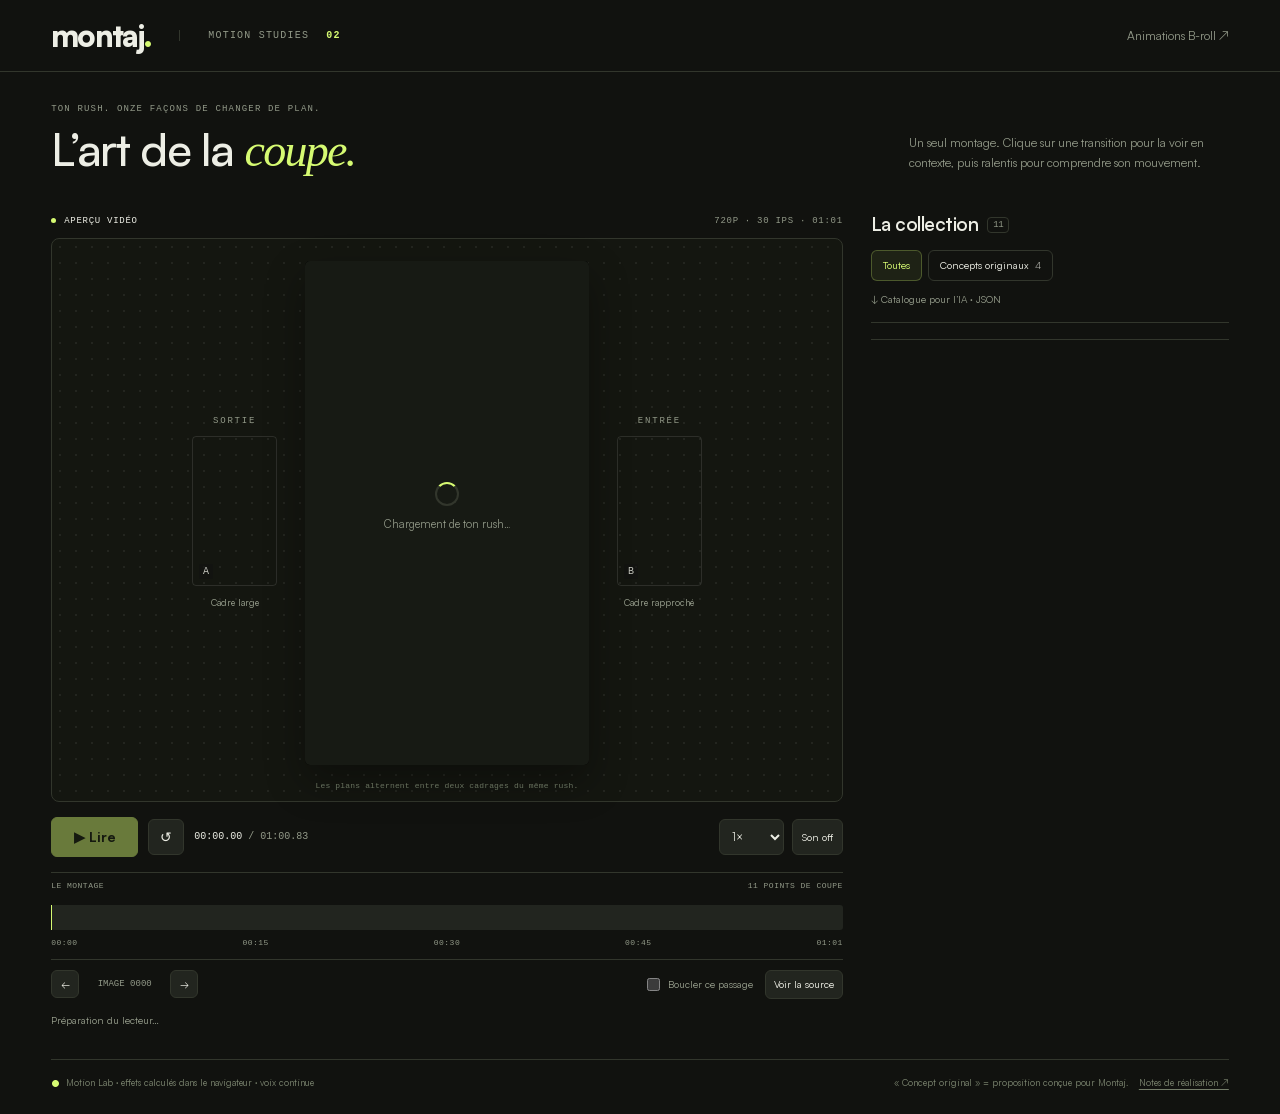
==== design/montaj-transitions-lab.html @ 67c0b9e9 "Publish Montaj motion and transition labs" ====
<!doctype html>
<html lang="fr">
<head>
  <meta charset="utf-8">
  <meta name="viewport" content="width=device-width, initial-scale=1">
  <meta name="color-scheme" content="dark">
  <title>Montaj — Laboratoire de transitions</title>
  <link rel="stylesheet" href="transition-lab/lab.css">
</head>
<body>
  <header class="masthead">
    <a class="brand" href="montaj-motion-lab.html">montaj<span>.</span></a>
    <span class="header-label">MOTION STUDIES <b>02</b></span>
    <a class="back-link" href="montaj-motion-lab.html">Animations B-roll ↗</a>
  </header>
  <main>
    <div class="page-heading">
      <div><p class="eyebrow">TON RUSH. ONZE FAÇONS DE CHANGER DE PLAN.</p><h1>L’art de la <em>coupe.</em></h1></div>
      <p class="intro">Un seul montage. Clique sur une transition pour la voir en contexte, puis ralentis pour comprendre son mouvement.</p>
    </div>
    <div class="workspace">
      <section class="screen-column" aria-label="Montage de démonstration">
        <div class="viewer-heading"><span class="live-dot"></span><span>APERÇU VIDÉO</span><span class="source-info">720P · 30 IPS · 01:01</span></div>
        <div class="viewer">
          <div class="side-note"><span class="axis-label">SORTIE</span><div class="plate-preview"><canvas id="outgoing" width="108" height="192" aria-label="Plan sortant"></canvas><span>A</span></div><span class="plate-caption" id="out-label">Cadre large</span></div>
          <div class="portrait-wrap">
            <canvas id="preview" width="720" height="1280" aria-label="Ta vidéo avec les transitions appliquées" role="img"></canvas>
            <div class="video-top"><span id="video-mode">TRANSITIONS ACTIVES</span><span id="active-number">01 / 11</span></div>
            <button id="center-play" class="center-play" aria-label="Lire la vidéo"><svg viewBox="0 0 24 24" aria-hidden="true"><path d="m9 5 11 7-11 7Z"/></svg></button>
            <div class="effect-chip" id="effect-chip" hidden><span class="effect-dot"></span><span id="effect-name"></span></div>
            <div class="load-cover" id="load-cover"><span class="loader"></span><p id="load-status">Chargement de ton rush…</p></div>
          </div>
          <div class="side-note"><span class="axis-label">ENTRÉE</span><div class="plate-preview"><canvas id="incoming" width="108" height="192" aria-label="Plan entrant"></canvas><span>B</span></div><span class="plate-caption" id="in-label">Cadre rapproché</span></div>
          <span class="viewer-footnote">Les plans alternent entre deux cadrages du même rush.</span>
        </div>
        <div class="transport">
          <button id="play" class="primary-button" disabled>▶ Lire</button>
          <button id="replay" class="icon-button" aria-label="Rejouer la transition choisie" title="Rejouer la transition">↺</button>
          <span class="timecode"><span id="current-time">00:00.00</span><span class="time-separator"> / </span><span id="total-time">01:00.83</span></span>
          <div class="transport-right"><label class="sr-only" for="rate">Vitesse de lecture</label><select id="rate"><option value="1">1×</option><option value="0.5">0,5×</option><option value="0.25">0,25×</option></select><button id="sound" class="icon-button" aria-label="Activer le son" aria-pressed="false" title="Activer le son">Son off</button></div>
        </div>
        <div class="timeline-section">
          <div class="timeline-labels"><span>LE MONTAGE</span><span>11 POINTS DE COUPE</span></div>
          <div class="timeline" id="timeline"><div id="timeline-progress"></div><div id="markers"></div><input id="seek" aria-label="Position dans la vidéo" type="range" min="0" max="60.8333" step="0.033333" value="0"></div>
          <div class="timeline-ticks"><span>00:00</span><span>00:15</span><span>00:30</span><span>00:45</span><span>01:01</span></div>
        </div>
        <div class="inspection">
          <div class="step-controls"><button id="previous-frame" aria-label="Image précédente">←</button><span id="frame-label">IMAGE 0000</span><button id="next-frame" aria-label="Image suivante">→</button></div>
          <label><input id="loop" type="checkbox"> Boucler ce passage</label>
          <button id="compare" aria-pressed="false">Voir la source</button>
        </div>
        <p id="player-status" class="player-status" role="status" aria-live="polite">Préparation du lecteur…</p>
      </section>
      <aside class="library" aria-label="Choisir une transition">
        <div class="library-top"><h2>La collection<span>11</span></h2><div class="filters" aria-label="Filtrer les transitions"><button data-filter="all" aria-pressed="true">Toutes</button><button data-filter="original" aria-pressed="false">Concepts originaux <span>4</span></button></div><button id="export-catalog" class="catalog-export">↓ Catalogue pour l’IA · JSON</button></div>
        <div id="transition-list" class="transition-list"></div>
        <div class="detail" id="detail" aria-live="polite"></div>
      </aside>
    </div>
    <footer><p><span class="footer-mark">●</span> Motion Lab · effets calculés dans le navigateur · voix continue</p><p>« Concept original » = proposition conçue pour Montaj. <a href="transition-lab/README.md">Notes de réalisation ↗</a></p></footer>
  </main>
  <video id="source" preload="auto" playsinline muted src="../output/transition-lab/source-720p.mp4" class="source-video"></video>
  <script type="module" src="transition-lab/lab.js"></script>
</body>
</html>
---- design/transition-lab/lab.css ----
@font-face{font-family:Satoshi;src:url('../../marketing/pub-demain/assets/Satoshi-Variable.ttf') format('truetype');font-weight:300 900;font-display:swap}
:root{--bg:#11120f;--panel:#1a1c17;--surface:#22251f;--line:#32362c;--text:#edeee5;--muted:#929988;--accent:#d6fa72;--original:#f5ad70;--mono:'SFMono-Regular',Consolas,monospace;--radius:8px;color-scheme:dark}
*{box-sizing:border-box}body{margin:0;background:var(--bg);color:var(--text);font:14px/1.45 Satoshi,'Avenir Next',sans-serif}button,a,input,select{-webkit-tap-highlight-color:transparent}button,input,select{font:inherit}button{cursor:pointer;border:1px solid var(--line);background:var(--surface);color:var(--text);border-radius:6px}button:disabled{opacity:.45;cursor:wait}button:hover:not(:disabled){border-color:#6c7660}button:focus-visible,a:focus-visible,input:focus-visible,select:focus-visible{outline:2px solid var(--accent);outline-offset:4px}a{color:inherit;text-decoration:none}a:hover{color:var(--accent)}button svg{fill:currentColor}button[aria-pressed=true]{color:var(--accent)}[hidden]{display:none!important}.sr-only{position:absolute;width:1px;height:1px;padding:0;margin:-1px;overflow:hidden;clip:rect(0,0,0,0);white-space:nowrap;border:0}
.masthead{min-height:72px;display:flex;align-items:center;gap:28px;padding:0 clamp(20px,4vw,64px);border-bottom:1px solid var(--line)}.brand{font-size:30px;font-weight:900;letter-spacing:-1.7px}.brand span{color:var(--accent)}.header-label{font:10px var(--mono);letter-spacing:.12em;color:var(--muted);border-left:1px solid var(--line);padding-left:28px}.header-label b{color:var(--accent);margin-left:10px}.back-link{margin-left:auto;font-size:12px;color:var(--muted)}main{max-width:1450px;margin:auto;padding:32px clamp(20px,4vw,64px) 0}.page-heading{display:flex;justify-content:space-between;align-items:flex-end;gap:35px;margin-bottom:28px}.eyebrow{color:var(--muted);font:9px var(--mono);letter-spacing:.13em;margin:0 0 10px}h1{font-size:clamp(30px,3.6vw,48px);font-weight:500;letter-spacing:-1.8px;line-height:1.08;margin:0}h1 em{font-family:Georgia,serif;font-weight:400;color:var(--accent)}.intro{max-width:320px;font-size:12px;line-height:1.65;color:var(--muted);margin:0 0 3px}.workspace{display:grid;grid-template-columns:minmax(0,1fr) 358px;gap:28px}.screen-column{min-width:0}.viewer-heading{display:flex;gap:8px;align-items:center;font:9px var(--mono);letter-spacing:.08em;padding:12px 0}.source-info{margin-left:auto;color:var(--muted)}.live-dot,.effect-dot{width:5px;height:5px;background:var(--accent);border-radius:50%;display:inline-block}.viewer{display:flex;justify-content:center;align-items:center;gap:clamp(12px,2.2vw,34px);padding:22px 14px 36px;position:relative;border:1px solid var(--line);border-radius:8px;background-color:#141610;background-image:radial-gradient(#ffffff10 .75px,transparent .75px);background-size:16px 16px;min-height:450px}.portrait-wrap{height:clamp(390px,56vh,600px);aspect-ratio:9/16;position:relative;background:#050605;overflow:hidden;border-radius:5px;box-shadow:0 16px 40px #0005;flex-shrink:0}#preview{width:100%;height:100%;display:block}.video-top{display:flex;justify-content:space-between;position:absolute;left:12px;right:12px;top:12px;color:#f4f4eb;gap:10px;font:7px var(--mono);letter-spacing:.04em;text-shadow:0 1px 6px #000;background:#10130a55;padding:6px 7px;border-radius:3px;pointer-events:none}.center-play{position:absolute;top:50%;left:50%;transform:translate(-50%,-50%);background:#141610aa;backdrop-filter:blur(6px);border:1px solid #ffffff44;border-radius:50%;width:58px;height:58px;display:grid;place-items:center}.center-play svg{width:25px;height:25px;margin-left:3px}.effect-chip{position:absolute;bottom:14px;left:50%;transform:translateX(-50%);background:#161912e8;padding:8px 12px;border:1px solid #ffffff30;white-space:nowrap;border-radius:30px;font-size:9px;display:flex;gap:7px;align-items:center;pointer-events:none}.effect-chip.original .effect-dot{background:var(--original)}.side-note{width:85px;display:flex;flex-direction:column;gap:10px;align-items:center;flex-shrink:1}.axis-label{font:9px var(--mono);color:var(--muted);letter-spacing:.2em}.plate-preview{width:100%;position:relative;opacity:.8;border:1px solid #ffffff22;border-radius:4px;overflow:hidden}.plate-preview canvas{width:100%;height:auto;display:block}.plate-preview span{position:absolute;left:6px;bottom:6px;font:10px var(--mono);background:#111a;border-radius:2px;padding:2px 4px}.plate-caption{font-size:9px;color:var(--muted);text-align:center}.viewer-footnote{position:absolute;bottom:11px;color:#697360;font:8px var(--mono);letter-spacing:.02em}.load-cover{position:absolute;inset:0;display:flex;align-items:center;justify-content:center;flex-direction:column;background:#171a14;font-size:11px;color:var(--muted);padding:25px;text-align:center}.loader{width:24px;height:24px;border:2px solid var(--line);border-top-color:var(--accent);border-radius:50%;animation:spin .9s linear infinite}@keyframes spin{to{transform:rotate(360deg)}}
.transport{display:flex;gap:10px;align-items:center;padding:15px 0}.primary-button{background:var(--accent);border-color:var(--accent);color:#1b2510;font-weight:750;min-width:87px;padding:9px 14px}.icon-button{min-height:36px;min-width:36px;padding:6px 9px}.transport-right{margin-left:auto;display:flex;align-items:center;gap:8px}.timecode{font:10px var(--mono);font-variant-numeric:tabular-nums;white-space:nowrap}.time-separator,#total-time{color:var(--muted)}select{background:var(--surface);color:var(--text);border:1px solid var(--line);border-radius:6px;padding:8px;min-height:36px;font-size:11px}#sound{font-size:10px}.timeline-section{padding:8px 0 12px;border-top:1px solid var(--line)}.timeline-labels,.timeline-ticks{display:flex;justify-content:space-between;color:var(--muted);font:8px var(--mono);letter-spacing:.06em}.timeline-labels{padding-bottom:15px}.timeline{height:25px;border-radius:3px;background:var(--surface);position:relative;margin-bottom:8px;overflow:visible}#timeline-progress{height:100%;background:#d6fa7222;border-right:1px solid var(--accent);width:0;pointer-events:none}.timeline input{position:absolute;inset:-3px 0;width:100%;height:31px;margin:0;opacity:0;cursor:ew-resize}.timeline:focus-within{outline:1px solid var(--accent);outline-offset:3px}.marker{position:absolute;z-index:2;top:0;height:25px;min-width:14px;padding:0;border:0;border-radius:2px;background:#d6fa7255;transform:translateX(-50%)}.marker.original{background:#f5ad7055}.marker.selected{background:var(--accent)}.marker.original.selected{background:var(--original)}.marker:after{content:attr(data-label);position:absolute;bottom:33px;left:50%;transform:translateX(-50%);background:#333a28;color:var(--text);padding:5px 8px;white-space:nowrap;font-size:10px;border-radius:3px;opacity:0;pointer-events:none}.marker:hover:after,.marker:focus-visible:after{opacity:1}.inspection{display:flex;align-items:center;gap:12px;padding:10px 0;border-top:1px solid var(--line);font-size:10px;color:var(--muted);flex-wrap:wrap}.step-controls{display:flex;align-items:center;gap:8px}.step-controls button{height:28px;width:28px}.step-controls span{font:9px var(--mono);min-width:75px;text-align:center}.inspection label{display:flex;align-items:center;gap:5px;cursor:pointer;margin-left:auto}input[type=checkbox]{accent-color:var(--accent)}#compare{padding:6px 8px;font-size:10px}.player-status{min-height:16px;margin:4px 0 0;font-size:10px;color:var(--muted)}
.library{padding-top:7px}.library-top{border-bottom:1px solid var(--line);padding-bottom:14px}h2{font-size:19px;letter-spacing:-.5px;margin:0 0 12px;font-weight:600;display:flex;gap:9px;align-items:center}h2 span{font:9px var(--mono);color:var(--muted);border:1px solid var(--line);padding:2px 5px;border-radius:4px}.filters{display:flex;gap:6px}.filters button{font-size:10px;padding:7px 11px;background:transparent}.filters button[aria-pressed=true]{background:#d6fa7212;border-color:#d6fa7240}.filters span{margin-left:3px;opacity:.6}.transition-list{padding:8px 0;max-height:440px;overflow:auto;scrollbar-width:thin;scrollbar-color:#4a533f transparent}.transition-row{width:100%;display:flex;align-items:center;gap:10px;background:transparent;padding:10px;border:1px solid transparent;border-radius:5px;margin:2px 0;text-align:left;min-height:49px}.transition-row:hover{background:var(--surface)}.transition-row.selected{background:#d6fa720c;border-color:#d6fa7240}.transition-row.original.selected{background:#f5ad700a;border-color:#f5ad7040}.row-number{font:10px var(--mono);color:#657058;min-width:19px}.transition-row.selected .row-number{color:var(--accent)}.transition-row.original.selected .row-number{color:var(--original)}.row-copy{display:flex;flex-direction:column;gap:2px;flex:1;min-width:0}.row-title{font-size:12px;font-weight:650;color:var(--text)}.row-sub{font-size:9px;color:var(--muted)}.original-label{color:var(--original)}.row-time{font:9px var(--mono);color:var(--muted)}.row-arrow{font-size:16px;color:#58634a}.transition-row.selected .row-arrow{color:var(--accent)}.transition-row.active .row-arrow{animation:pulse .5s alternate infinite}.detail{border-top:1px solid var(--line);padding:18px 2px 0;min-height:230px}.detail-eyebrow{font:9px var(--mono);color:var(--accent);letter-spacing:.06em}.detail.original .detail-eyebrow{color:var(--original)}.detail h3{font-size:22px;line-height:1.2;letter-spacing:-.6px;font-weight:550;margin:9px 0 8px}.detail p{color:var(--muted);font-size:11px;line-height:1.6;margin:0 0 10px}.detail .use-case{font-size:10px;color:#bec7af}.specs{display:flex;gap:24px;margin:14px 0}.specs div{display:flex;flex-direction:column;gap:4px}.specs dt{font:8px var(--mono);letter-spacing:.08em;color:var(--muted)}.specs dd{margin:0;font:12px var(--mono);color:var(--text)}.phase-strip{display:flex;height:4px;margin:12px 0}.phase-strip span:nth-child(1){flex:1;background:#77875d}.phase-strip span:nth-child(2){flex:2;background:var(--accent)}.phase-strip span:nth-child(3){flex:1;background:#77875d}.detail.original .phase-strip span:nth-child(2){background:var(--original)}.detail .implementation-note{padding:9px 10px;border-left:2px solid #64724f;background:#ffffff03;color:#aab599;font-size:10px}.detail summary{cursor:pointer;color:#aab599;font-size:10px;margin-top:9px}.detail details p{padding-top:8px;font:9px/1.65 var(--mono);color:#9baa8d}.keyboard-note{font:8px var(--mono);color:#727e65}.source-video{position:fixed;left:-4px;bottom:0;width:2px;height:2px;opacity:0;pointer-events:none}footer{border-top:1px solid var(--line);margin-top:30px;padding:16px 0 25px;display:flex;justify-content:space-between;gap:20px;font-size:9px;color:#747d69}footer p{margin:0}footer a{display:inline-block;margin-left:8px;text-decoration:underline;text-underline-offset:3px}.footer-mark{color:var(--accent);margin-right:4px}@keyframes pulse{to{opacity:.3}}
@media(min-width:1450px){.portrait-wrap{height:600px}.transition-list{max-height:470px}.workspace{grid-template-columns:minmax(0,1fr) 380px}}
@media(max-width:1050px){.workspace{grid-template-columns:minmax(0,1fr) 315px;gap:20px}.side-note{width:55px}.viewer{gap:15px}.portrait-wrap{height:470px}.intro{max-width:280px}.viewer-footnote{font-size:7px}.inspection{gap:7px}.inspection label{margin-left:0}.transition-row{padding:8px 6px}.detail{padding-top:14px}}
@media(max-width:820px){main{padding:24px 20px 0}.workspace{grid-template-columns:minmax(0,1fr) 285px;gap:16px}.side-note{display:none}.portrait-wrap{height:470px}.intro{display:none}.transport{gap:6px}.timecode{font-size:8px}.primary-button{min-width:68px;padding:9px}.transport-right{gap:4px}.viewer-footnote{font-size:6px}.back-link{font-size:10px}.header-label{display:none}.inspection{font-size:9px}footer{flex-direction:column;gap:8px}.transition-list{max-height:430px}}
@media(max-width:650px){.masthead{min-height:60px;padding:0 18px}.brand{font-size:27px}main{padding:22px 16px 0}.page-heading{margin-bottom:16px}h1{font-size:35px}.workspace{grid-template-columns:1fr}.viewer{padding:12px 10px 25px}.portrait-wrap{width:min(236px,calc(100% - 96px));height:auto;min-height:0}.side-note{display:flex;width:38px}.viewer{gap:10px;min-height:0}.viewer-footnote{font-size:6px}.transport{padding:12px 0}.timecode{font-size:10px}.library{padding-top:15px}.transition-list{max-height:370px}.transition-row{padding:11px 9px}.row-title{font-size:13px}.row-sub{font-size:10px}.row-time{font-size:10px}.detail{min-height:unset}.inspection label{margin-left:auto}.player-status{font-size:9px}.detail p{font-size:12px}.transport-right{gap:6px}.load-cover{font-size:10px}.intro{display:none}}
@media(prefers-reduced-motion:reduce){.loader,.transition-row.active .row-arrow{animation:none}}
.usage-tags{display:flex;flex-wrap:wrap;gap:4px;margin:5px 0}.usage-tag{display:inline-block;padding:3px 6px;background:#a6b28d0c;border:1px solid #a6b28d25;border-radius:4px;font-size:9px;line-height:1.3;color:#b7c1a8}.row-copy .usage-tags{gap:3px;margin:4px 0 0}.row-copy .usage-tag{font-size:8px;padding:2px 4px}.catalog-export{border:0;background:none;padding:11px 0 0;color:var(--muted);font-size:10px}.catalog-export:hover{color:var(--accent)}.person-treatment{display:flex;flex-direction:column;gap:4px;margin:13px 0;padding:10px 11px;background:#ffffff04;border-left:2px solid #869c64;color:#c6d0b8;font-size:11px}.person-treatment>span{font:8px var(--mono);letter-spacing:.08em;color:var(--muted)}.effect-control{padding:12px 0;border-top:1px solid var(--line)}.control-heading{display:flex;gap:10px;align-items:center;margin-bottom:6px;font-size:12px}.control-heading output{margin-left:auto;font:11px var(--mono);color:var(--accent);font-variant-numeric:tabular-nums}.reset-control{border:0;background:transparent;font-size:16px;padding:0 5px}.effect-control input[type=range]{width:100%;margin:4px 0 8px;accent-color:var(--accent);height:22px;cursor:ew-resize}.effect-control p,.variant-control p,.detail .control-hint{font-size:10px;margin:0;line-height:1.5}.control-label{display:block;font-size:11px;margin:12px 0 7px}.variant-buttons{display:flex;gap:6px}.variant-buttons button{padding:8px 12px;font-size:11px;flex:1}.variant-buttons button[aria-pressed=true]{color:var(--original);border-color:#f5ad7077;background:#f5ad7012}.variant-control p{margin:7px 0 12px}.material-toggle{display:flex;align-items:center;gap:6px;font-size:12px;cursor:pointer;margin-bottom:10px}.material-toggle input{margin:0}.material-toggle span{margin-left:auto;color:var(--original);font:8px var(--mono);letter-spacing:.08em}.paper-control input[type=range]{accent-color:var(--original)}.paper-control output{color:var(--original)}.detail .ai-guidance{padding:0 0 10px;margin-bottom:10px;border-bottom:1px solid var(--line)}.detail .ai-guidance p{font:10px/1.6 Satoshi,sans-serif;margin:0;padding-top:9px}.ai-guidance b{color:#c5cfb6;display:block;font-weight:600}.transition-list{max-height:330px}.screen-column{align-self:start;position:sticky;top:18px}.transition-row{align-items:flex-start}.row-number,.row-time{padding-top:3px}
@media(max-width:650px){.screen-column{position:static}.transition-list{max-height:380px}.row-copy .usage-tag{font-size:9px}.control-heading,.material-toggle{font-size:13px}.effect-control input[type=range]{height:30px}.variant-buttons button{padding:11px}.reset-control{min-width:32px;min-height:32px}}

.monochrome-toggle{display:flex;align-items:center;gap:7px;font-size:11px;margin:5px 0 10px;cursor:pointer}.paper-control .control-heading:not(:first-child){margin-top:10px}
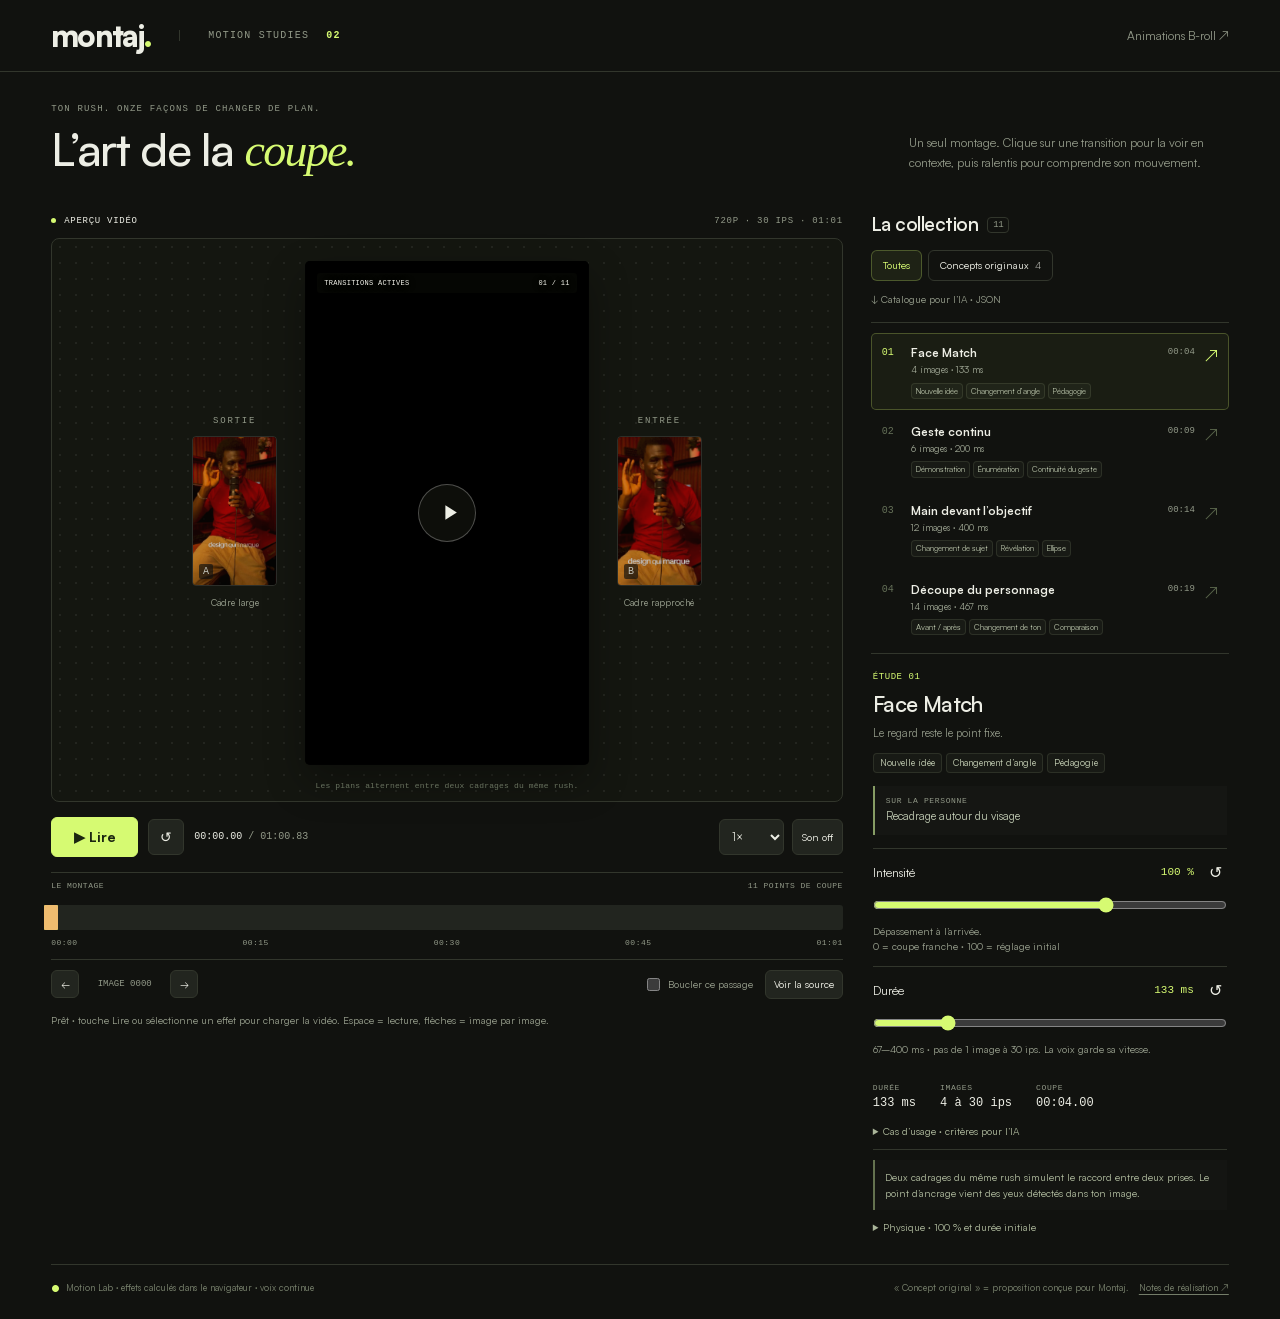
==== commit ca75c388: "Fix deferred mobile video loading" ====
--- a/design/montaj-transitions-lab.html
+++ b/design/montaj-transitions-lab.html
@@ -59,7 +59,7 @@
     </div>
     <footer><p><span class="footer-mark">●</span> Motion Lab · effets calculés dans le navigateur · voix continue</p><p>« Concept original » = proposition conçue pour Montaj. <a href="transition-lab/README.md">Notes de réalisation ↗</a></p></footer>
   </main>
-  <video id="source" preload="auto" playsinline muted src="../output/transition-lab/source-720p.mp4" class="source-video"></video>
+  <video id="source" preload="none" playsinline muted src="../output/transition-lab/source-720p.mp4" class="source-video"></video>
   <script type="module" src="transition-lab/lab.js"></script>
 </body>
 </html>
